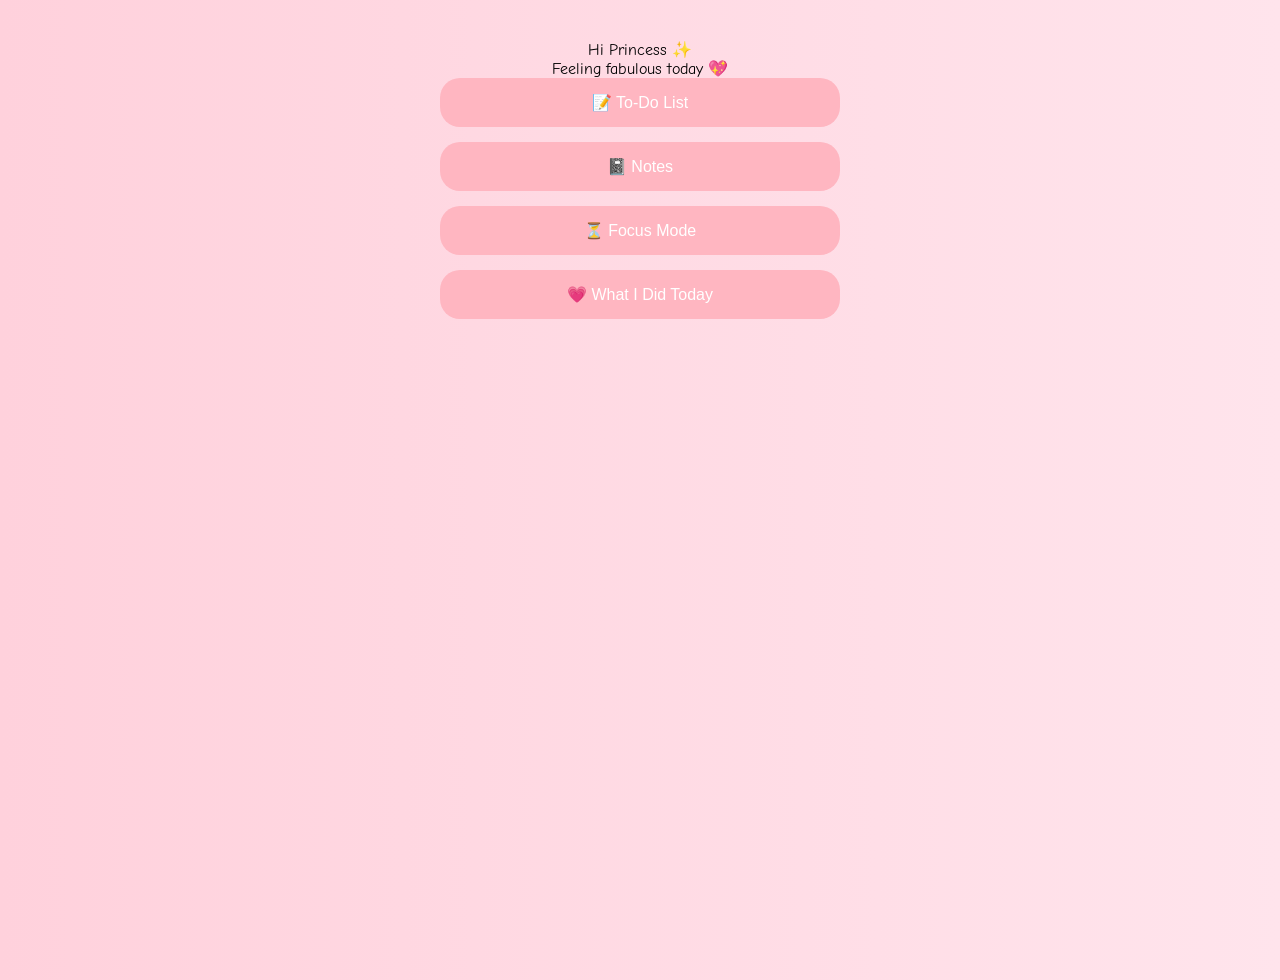
==== index.html @ d80a9d2b "Initial commit" ====
<!DOCTYPE html>
<html lang="en">
<head>
  <meta charset="UTF-8">
  <meta name="viewport" content="width=device-width, initial-scale=1.0">
  <title>Hi Princess ✨</title>
  <link rel="stylesheet" href="style.css">
  <link href="https://fonts.googleapis.com/css2?family=Comic+Neue&family=Poppins&display=swap" rel="stylesheet">
</head>
<body>
  <div class="greeting" id="welcomeText">Hi Princess ✨</div>
  <div class="aesthetic" id="aestheticText">Feeling fabulous today 💖</div>

  <div class="section-buttons">
    <button onclick="goTo('sections/todo.html')">📝 To-Do List</button>
    <button onclick="goTo('sections/notes.html')">📓 Notes</button>
    <button onclick="goTo('sections/focus.html')">⏳ Focus Mode</button>
    <button onclick="goTo('sections/today.html')">💗 What I Did Today</button>
  </div>

  <script>
    function goTo(page) {
      window.location.href = page;
    }
  </script>
</body>
</html>
---- style.css ----
/* ========== GENERAL PAGE SETUP ========== */
body {
  font-family: 'Comic Neue', cursive;
  background: linear-gradient(to right, #ffd1dc, #ffe4ec);
  margin: 0;
  padding: 40px 20px;
  display: flex;
  flex-direction: column;
  align-items: center;
  justify-content: flex-start;
  min-height: 100vh;
}

/* ========== COMMON ELEMENTS ========== */
.section-buttons {
  display: flex;
  flex-direction: column;
  gap: 15px;
  width: 100%;
  max-width: 400px;
}

.section-buttons button {
  padding: 15px;
  font-size: 1rem;
  border: none;
  border-radius: 20px;
  background-color: #ffb6c1;
  color: white;
  cursor: pointer;
  transition: background 0.3s ease;
}

.section-buttons button:hover {
  background-color: #ff69b4;
}

/* ========== TO-DO PAGE ========== */
body.todo-page {
  padding-top: 50px;
}

.app-container {
  background-color: rgba(255, 255, 255, 0.7);
  backdrop-filter: blur(10px);
  border-radius: 20px;
  padding: 30px 20px;
  width: 90%;
  max-width: 400px;
  box-shadow: 0px 10px 30px rgba(0,0,0,0.1);
  text-align: center;
}

.app-container h1 {
  font-size: 2em;
  color: #ff6ec7;
  margin-bottom: 20px;
  font-family: 'Comic Sans MS', cursive;
}

.input-area {
  display: flex;
  gap: 10px;
  margin-bottom: 20px;
}

.input-area input {
  flex: 1;
  padding: 12px;
  border: 2px solid #ffc0cb;
  border-radius: 30px;
  outline: none;
  font-size: 16px;
  background-color: #fff0f5;
}

.input-area button {
  padding: 0 15px;
  font-size: 22px;
  background-color: #ffb6c1;
  border: none;
  border-radius: 50%;
  cursor: pointer;
  color: white;
  transition: background 0.3s ease;
}

.input-area button:hover {
  background-color: #ff6ec7;
}

ul#taskList {
  list-style: none;
  padding: 0;
}

ul#taskList li {
  background-color: #fff;
  padding: 10px 15px;
  border-radius: 20px;
  margin-bottom: 10px;
  display: flex;
  justify-content: space-between;
  align-items: center;
  font-size: 16px;
  box-shadow: 0 4px 10px rgba(0,0,0,0.05);
  transition: all 0.3s ease;
}

ul#taskList li.completed {
  text-decoration: line-through;
  background-color: #d9f9e3;
  color: #aaa;
}

ul#taskList li button {
  background: none;
  border: none;
  font-size: 18px;
  cursor: pointer;
  color: #ff6961;
}

/* ========== NOTES PAGE ========== */
body.notes-page {
  padding: 40px 5%;
}

.notes-heading {
  font-size: 2em;
  color: #ff6ec7;
  margin-bottom: 20px;
  text-align: left;
}

#notesArea {
  width: 100%;
  height: 450px;
  padding: 20px;
  font-size: 16px;
  border: 2px solid #ffc0cb;
  border-radius: 20px;
  background-color: #fff0f5;
  resize: vertical;
  font-family: 'Comic Neue', cursive;
  color: #333;
  box-shadow: 0 8px 25px rgba(0, 0, 0, 0.05);
  margin-bottom: 30px;
}

.button-area {
  display: flex;
  justify-content: flex-start;
  gap: 15px;
}

.button-area button {
  padding: 12px 20px;
  font-size: 1rem;
  border: none;
  border-radius: 20px;
  background-color: #ffb6c1;
  color: white;
  cursor: pointer;
  transition: background 0.3s ease;
}

.button-area button:hover {
  background-color: #ff69b4;
}

/* ========== FOCUS PAGE STYLING ========== */
body.focus-page {
  padding: 40px 5%;
}

.focus-heading {
  font-size: 2em;
  color: #ff6ec7;
  margin-bottom: 30px;
  text-align: left;
}

.focus-row {
  display: flex;
  justify-content: space-between;
  gap: 30px;
  margin-bottom: 30px;
  width: 100%;
}

.focus-box {
  background-color: #fff0f5;
  border: 2px solid #ffc0cb;
  border-radius: 20px;
  padding: 25px;
  box-shadow: 0 6px 20px rgba(0,0,0,0.05);
  box-sizing: border-box;
  height: 330px;
  flex: 1 1 45%;
  min-width: 300px;
}

.center-box {
  width: 100%;
  height: 330px;
}

.timer-display {
  font-size: 2.5em;
  color: #ff69b4;
  font-weight: bold;
  margin: 20px 0;
}

.timer-controls button,
#affirmation button {
  background-color: #ffb6c1;
  color: white;
  border: none;
  border-radius: 20px;
  padding: 10px 20px;
  margin-right: 10px;
  cursor: pointer;
  transition: background 0.3s ease;
  font-size: 1rem;
}

.timer-controls button:hover,
#affirmation button:hover {
  background-color: #ff69b4;
}

#customTime {
  margin-top: 10px;
  padding: 8px 12px;
  border-radius: 10px;
  border: 1px solid #ffc0cb;
  width: 100%;
  max-width: 120px;
  font-size: 1rem;
  background-color: #fff0f5;
  color: #333;
  display: block;
}

#affirmationText {
  font-size: 1.1rem;
  margin: 15px 0;
  color: #333;
  font-style: italic;
}

audio {
  width: 100%;
  border-radius: 15px;
}
/* ====== TODAY PAGE ====== */
body {
  font-family: 'Comic Neue', cursive;
  background-color: #fff0f5;
  margin: 0;
  padding: 40px;
}

.page-title {
  text-align: center;
  font-size: 2.2rem;
  color: #ff69b4;
  margin-bottom: 30px;
}

.layout {
  display: flex;
  gap: 30px;
  justify-content: center;
  align-items: flex-start;
  flex-wrap: wrap;
}

.column {
  display: flex;
  flex-direction: column;
  gap: 20px;
}

.card {
  background: #ffeef5;
  border-radius: 20px;
  box-shadow: 0 4px 15px rgba(255, 192, 203, 0.5);
  padding: 1rem;
  width: 12cm;
  box-sizing: border-box;
}

.gratitude-box {
  height: 13.2cm;
}

.summary-box {
  width: calc(24cm + 30px); /* 2 columns + gap */
  height: 13cm;
  margin: 40px auto 0 auto;
}

.tracker-box,
.mood-box {
  height: 4cm;
}

textarea {
  width: 100%;
  height: 100%;
  padding: 10px;
  border: none;
  font-size: 1rem;
  resize: none;
  font-family: inherit;
  background: transparent;
  outline: none;
}

.tracker-control {
  display: flex;
  align-items: center;
  justify-content: center;
  gap: 10px;
  margin-top: 20px;
  font-size: 1.2rem;
}

.tracker-control button {
  background: #ffc0cb;
  border: none;
  border-radius: 10px;
  padding: 5px 15px;
  cursor: pointer;
  font-size: 1rem;
}

.mood-options {
  margin-top: 10px;
  display: flex;
  flex-wrap: wrap;
  gap: 10px;
}

.mood-options button {
  font-size: 24px;
  padding: 8px;
  background: #ffeef5;
  border: none;
  border-radius: 12px;
  cursor: pointer;
  transition: transform 0.2s ease;
}

.mood-options button:hover {
  transform: scale(1.1);
}

.button-row {
  margin-top: 40px;
  text-align: center;
  display: flex;
  justify-content: center;
  gap: 20px;
}

.button-row button {
  background-color: #ff99c8;
  color: white;
  border: none;
  padding: 12px 24px;
  font-size: 1rem;
  border-radius: 25px;
  cursor: pointer;
  transition: background 0.3s ease;
}

.button-row button:hover {
  background-color: #ff69b4;
}
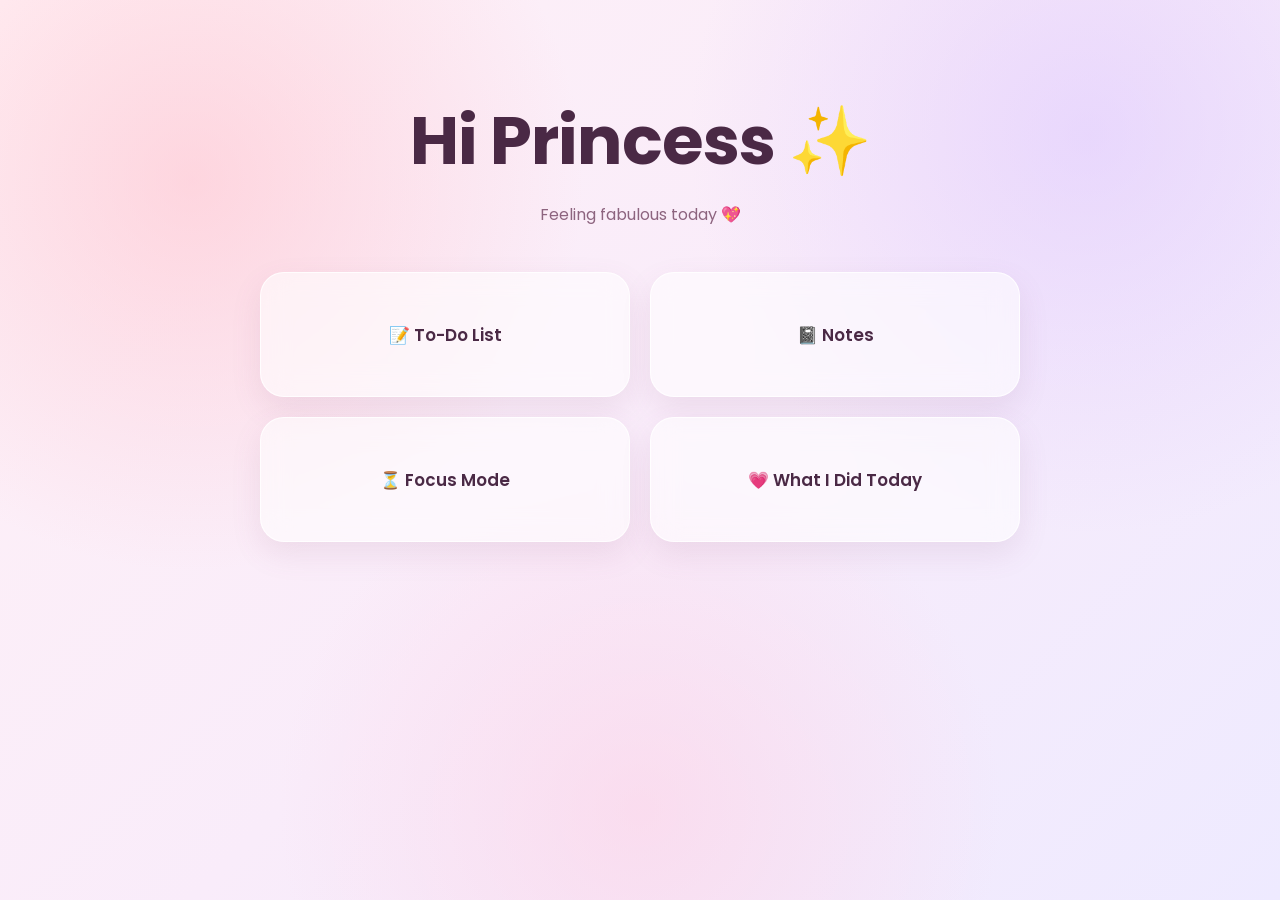
==== commit b1d8bd1c: "updated styling and page designs" ====
--- a/index.html
+++ b/index.html
@@ -7,15 +7,15 @@
   <link rel="stylesheet" href="style.css">
   <link href="https://fonts.googleapis.com/css2?family=Comic+Neue&family=Poppins&display=swap" rel="stylesheet">
 </head>
-<body>
+
+<body class="home-page">
   <div class="greeting" id="welcomeText">Hi Princess ✨</div>
   <div class="aesthetic" id="aestheticText">Feeling fabulous today 💖</div>
-
   <div class="section-buttons">
-    <button onclick="goTo('sections/todo.html')">📝 To-Do List</button>
-    <button onclick="goTo('sections/notes.html')">📓 Notes</button>
-    <button onclick="goTo('sections/focus.html')">⏳ Focus Mode</button>
-    <button onclick="goTo('sections/today.html')">💗 What I Did Today</button>
+    <button onclick="goTo('Sections/todo.html')">📝 To-Do List</button>
+    <button onclick="goTo('Sections/notes.html')">📓 Notes</button>
+    <button onclick="goTo('Sections/focus.html')">⏳ Focus Mode</button>
+    <button onclick="goTo('Sections/today.html')">💗 What I Did Today</button>
   </div>
 
   <script>
@@ -23,5 +23,7 @@
       window.location.href = page;
     }
   </script>
+
 </body>
-</html>
+
+</html>
--- a/style.css
+++ b/style.css
@@ -1,7 +1,7 @@
 /* ========== GENERAL PAGE SETUP ========== */
 body {
-  font-family: 'Comic Neue', cursive;
-  background: linear-gradient(to right, #ffd1dc, #ffe4ec);
+  font-family: 'Poppins', sans-serif;
+  background: linear-gradient(135deg, #ffd6e5, #f8dff5, #e8ddff);
   margin: 0;
   padding: 40px 20px;
   display: flex;
@@ -9,376 +9,1797 @@
   align-items: center;
   justify-content: flex-start;
   min-height: 100vh;
-}
-
-/* ========== COMMON ELEMENTS ========== */
-.section-buttons {
-  display: flex;
-  flex-direction: column;
-  gap: 15px;
+  box-sizing: border-box;
+}
+
+/* ========== HOMEPAGE ========== */
+.home-page {
+  position: relative;
+  overflow-x: hidden;
+  padding-top: 90px;
+  background:
+    radial-gradient(circle at 15% 20%, rgba(255, 182, 193, 0.45), transparent 30%),
+    radial-gradient(circle at 85% 15%, rgba(214, 190, 255, 0.45), transparent 30%),
+    radial-gradient(circle at 50% 90%, rgba(255, 205, 225, 0.5), transparent 35%),
+    linear-gradient(135deg, #fff1f6, #f9ecfa, #eeeaff);
+}
+
+/* ========== HOMEPAGE GREETING ========== */
+.home-page .greeting {
+  font-family: 'Poppins', sans-serif;
+  font-size: clamp(2.4rem, 6vw, 4.2rem);
+  font-weight: 700;
+  color: #4a2945;
+  text-align: center;
+  margin-bottom: 10px;
+  letter-spacing: -1px;
+  animation: fadeUp 0.7s ease;
+}
+
+.home-page .aesthetic {
+  font-family: 'Poppins', sans-serif;
+  font-size: 1rem;
+  color: #8d647f;
+  text-align: center;
+  margin-bottom: 45px;
+  animation: fadeUp 0.9s ease;
+}
+
+/* ========== HOMEPAGE SECTION BUTTONS ========== */
+.home-page .section-buttons {
+  display: grid;
+  grid-template-columns: repeat(2, minmax(260px, 1fr));
+  gap: 20px;
   width: 100%;
-  max-width: 400px;
-}
-
-.section-buttons button {
-  padding: 15px;
-  font-size: 1rem;
-  border: none;
-  border-radius: 20px;
-  background-color: #ffb6c1;
-  color: white;
+  max-width: 760px;
+  animation: fadeUp 1s ease;
+}
+
+.home-page .section-buttons button {
+  position: relative;
+  min-height: 125px;
+  padding: 25px;
+  border: 1px solid rgba(255, 255, 255, 0.8);
+  border-radius: 24px;
+  background: rgba(255, 255, 255, 0.58);
+  backdrop-filter: blur(14px);
+  -webkit-backdrop-filter: blur(14px);
+  box-shadow: 0 12px 30px rgba(145, 92, 130, 0.12);
+  color: #4a2945;
+  font-family: 'Poppins', sans-serif;
+  font-size: 1.05rem;
+  font-weight: 600;
   cursor: pointer;
-  transition: background 0.3s ease;
-}
-
-.section-buttons button:hover {
-  background-color: #ff69b4;
+  transition: all 0.3s ease;
+}
+
+.home-page .section-buttons button:hover {
+  transform: translateY(-6px);
+  background: rgba(255, 255, 255, 0.8);
+  box-shadow: 0 18px 35px rgba(145, 92, 130, 0.2);
+}
+
+.home-page .section-buttons button:active {
+  transform: translateY(-2px);
+}
+
+/* ========== HOMEPAGE ANIMATION ========== */
+@keyframes fadeUp {
+  from {
+    opacity: 0;
+    transform: translateY(15px);
+  }
+
+  to {
+    opacity: 1;
+    transform: translateY(0);
+  }
+}
+
+/* ========== HOMEPAGE MOBILE ========== */
+@media (max-width: 650px) {
+  .home-page {
+    padding-top: 60px;
+  }
+
+  .home-page .greeting {
+    font-size: 2.3rem;
+  }
+
+  .home-page .aesthetic {
+    margin-bottom: 30px;
+  }
+
+  .home-page .section-buttons {
+    grid-template-columns: 1fr;
+    max-width: 420px;
+  }
+
+  .home-page .section-buttons button {
+    min-height: 100px;
+  }
 }
 
 /* ========== TO-DO PAGE ========== */
 body.todo-page {
-  padding-top: 50px;
-}
-
-.app-container {
-  background-color: rgba(255, 255, 255, 0.7);
-  backdrop-filter: blur(10px);
-  border-radius: 20px;
-  padding: 30px 20px;
+  padding-top: 70px;
+  padding-bottom: 70px;
+}
+
+/* ========== MAIN TASK CARD ========== */
+.todo-page .app-container {
+  position: relative;
   width: 90%;
-  max-width: 400px;
-  box-shadow: 0px 10px 30px rgba(0,0,0,0.1);
+  max-width: 650px;
+  padding: 42px 38px;
+  box-sizing: border-box;
+
+  background: rgba(255, 255, 255, 0.62);
+  backdrop-filter: blur(18px);
+  -webkit-backdrop-filter: blur(18px);
+
+  border: 1px solid rgba(255, 255, 255, 0.8);
+  border-radius: 30px;
+
+  box-shadow:
+    0 20px 50px rgba(145, 92, 130, 0.14),
+    0 5px 15px rgba(145, 92, 130, 0.08);
+
   text-align: center;
-}
-
-.app-container h1 {
-  font-size: 2em;
-  color: #ff6ec7;
-  margin-bottom: 20px;
-  font-family: 'Comic Sans MS', cursive;
-}
-
-.input-area {
-  display: flex;
-  gap: 10px;
-  margin-bottom: 20px;
-}
-
-.input-area input {
+  animation: todoFadeUp 0.7s ease;
+}
+
+/* ========== DECORATIVE DETAILS ========== */
+.todo-page .app-container::before {
+  content: "✦";
+  position: absolute;
+  top: 22px;
+  left: 28px;
+  font-size: 22px;
+  color: #d99ac5;
+  animation: floatStar 3s ease-in-out infinite;
+}
+
+.todo-page .app-container::after {
+  content: "♡";
+  position: absolute;
+  top: 25px;
+  right: 30px;
+  font-size: 24px;
+  color: #e5a6c7;
+  animation: floatStar 3.5s ease-in-out infinite;
+}
+
+/* ========== HEADING ========== */
+.todo-page .app-container h1 {
+  margin: 5px 0 8px;
+
+  font-family: 'Poppins', sans-serif;
+  font-size: clamp(2rem, 5vw, 3rem);
+  font-weight: 700;
+  letter-spacing: -1px;
+
+  color: #4a2945;
+}
+
+/* ========== SMALL SUBTITLE ========== */
+.todo-page .app-container h1::after {
+  content: " ✨";
+  font-size: 0.65em;
+  color: #d99ac5;
+}
+
+/* ========== INPUT AREA ========== */
+.todo-page .input-area {
+  display: flex;
+  gap: 12px;
+  margin: 28px 0 25px;
+  width: 100%;
+}
+
+/* INPUT */
+.todo-page .input-area input {
   flex: 1;
-  padding: 12px;
-  border: 2px solid #ffc0cb;
-  border-radius: 30px;
+  min-width: 0;
+
+  padding: 15px 20px;
+
+  border: 1.5px solid rgba(217, 154, 197, 0.5);
+  border-radius: 18px;
+
   outline: none;
-  font-size: 16px;
-  background-color: #fff0f5;
-}
-
-.input-area button {
-  padding: 0 15px;
-  font-size: 22px;
-  background-color: #ffb6c1;
+
+  background: rgba(255, 255, 255, 0.75);
+  color: #4a2945;
+
+  font-family: 'Poppins', sans-serif;
+  font-size: 14px;
+
+  box-sizing: border-box;
+
+  transition: all 0.25s ease;
+}
+
+.todo-page .input-area input::placeholder {
+  color: #aa879f;
+}
+
+.todo-page .input-area input:focus {
+  border-color: #d99ac5;
+  background: rgba(255, 255, 255, 0.95);
+
+  box-shadow: 0 0 0 4px rgba(217, 154, 197, 0.12);
+}
+
+/* PLUS BUTTON */
+.todo-page .input-area button {
+  width: 52px;
+  height: 52px;
+  flex-shrink: 0;
+
+  padding: 0;
+
   border: none;
-  border-radius: 50%;
+  border-radius: 17px;
+
+  background: linear-gradient(135deg, #e7a9c8, #c99bdc);
+
+  color: white;
+
+  font-size: 25px;
+  font-weight: 500;
+
   cursor: pointer;
-  color: white;
-  transition: background 0.3s ease;
-}
-
-.input-area button:hover {
-  background-color: #ff6ec7;
-}
-
-ul#taskList {
+
+  box-shadow: 0 8px 18px rgba(201, 155, 220, 0.25);
+
+  transition: all 0.25s ease;
+}
+
+.todo-page .input-area button:hover {
+  transform: translateY(-3px) rotate(4deg);
+  box-shadow: 0 12px 24px rgba(201, 155, 220, 0.35);
+}
+
+.todo-page .input-area button:active {
+  transform: translateY(0) scale(0.95);
+}
+
+/* ========== TASK LIST ========== */
+.todo-page ul#taskList {
   list-style: none;
   padding: 0;
-}
-
-ul#taskList li {
-  background-color: #fff;
-  padding: 10px 15px;
-  border-radius: 20px;
-  margin-bottom: 10px;
+  margin: 0;
+
+  display: flex;
+  flex-direction: column;
+  gap: 12px;
+
+  text-align: left;
+}
+
+/* INDIVIDUAL TASK */
+.todo-page ul#taskList li {
+  min-height: 55px;
+  box-sizing: border-box;
+
+  margin: 0;
+  padding: 12px 15px 12px 18px;
+
   display: flex;
   justify-content: space-between;
   align-items: center;
-  font-size: 16px;
-  box-shadow: 0 4px 10px rgba(0,0,0,0.05);
-  transition: all 0.3s ease;
-}
-
-ul#taskList li.completed {
+  gap: 12px;
+
+  background: rgba(255, 255, 255, 0.72);
+
+  border: 1px solid rgba(255, 255, 255, 0.8);
+  border-radius: 18px;
+
+  color: #594052;
+
+  font-family: 'Poppins', sans-serif;
+  font-size: 14px;
+
+  box-shadow: 0 6px 18px rgba(145, 92, 130, 0.08);
+
+  transition: all 0.25s ease;
+}
+
+.todo-page ul#taskList li:hover {
+  transform: translateX(4px);
+
+  background: rgba(255, 255, 255, 0.9);
+
+  box-shadow: 0 9px 22px rgba(145, 92, 130, 0.13);
+}
+
+/* ========== TASK BUTTONS ========== */
+.todo-page ul#taskList li button {
+  border: none;
+  background: transparent;
+
+  font-size: 18px;
+
+  cursor: pointer;
+
+  padding: 5px;
+
+  transition: all 0.2s ease;
+}
+
+.todo-page ul#taskList li button:hover {
+  transform: scale(1.2);
+}
+
+/* ========== COMPLETED TASK ========== */
+
+.todo-page ul#taskList li.completed {
   text-decoration: line-through;
-  background-color: #d9f9e3;
-  color: #aaa;
-}
-
-ul#taskList li button {
-  background: none;
-  border: none;
-  font-size: 18px;
-  cursor: pointer;
-  color: #ff6961;
+
+  background: rgba(221, 247, 232, 0.72);
+
+  color: #9baba2;
+
+  opacity: 0.85;
+}
+
+/* ========== ANIMATIONS ========== */
+@keyframes todoFadeUp {
+  from {
+    opacity: 0;
+    transform: translateY(20px);
+  }
+
+  to {
+    opacity: 1;
+    transform: translateY(0);
+  }
+}
+
+@keyframes floatStar {
+  0%, 100% {
+    transform: translateY(0);
+  }
+
+  50% {
+    transform: translateY(-5px);
+  }
+}
+
+/* ========== MOBILE ========== */
+@media (max-width: 650px) {
+  body.todo-page {
+    padding-top: 45px;
+  }
+
+  .todo-page .app-container {
+    width: 94%;
+    padding: 35px 20px;
+    border-radius: 25px;
+  }
+
+  .todo-page .app-container h1 {
+    font-size: 2rem;
+  }
+
+  .todo-page .input-area {
+    gap: 8px;
+  }
+
+  .todo-page .input-area input {
+    padding: 14px 15px;
+  }
+
+  .todo-page .input-area button {
+    width: 48px;
+    height: 48px;
+  }
 }
 
 /* ========== NOTES PAGE ========== */
 body.notes-page {
-  padding: 40px 5%;
-}
-
-.notes-heading {
-  font-size: 2em;
-  color: #ff6ec7;
-  margin-bottom: 20px;
+  padding-top: 55px;
+  padding-bottom: 60px;
+}
+
+.notes-page .notes-heading {
+  margin: 0 0 25px;
+  font-family: 'Poppins', sans-serif;
+  font-size: clamp(2rem, 5vw, 3rem);
+  font-weight: 700;
+  color: #4a2945;
+  letter-spacing: -1px;
+}
+
+/* ========== NOTES EDITOR ========== */
+.notes-page .notes-editor {
+  width: 92%;
+  max-width: 900px;
+  background: rgba(255, 255, 255, 0.62);
+  backdrop-filter: blur(18px);
+  -webkit-backdrop-filter: blur(18px);
+  border: 1px solid rgba(255, 255, 255, 0.8);
+  border-radius: 28px;
+  padding: 18px;
+  box-sizing: border-box;
+  box-shadow:
+    0 20px 50px rgba(145, 92, 130, 0.14),
+    0 5px 15px rgba(145, 92, 130, 0.08);
+}
+
+/* ========== NOTES TOOLBAR ========== */
+.notes-page .notes-toolbar {
+  display: flex;
+  flex-wrap: wrap;
+  align-items: center;
+  gap: 8px;
+  padding: 10px;
+  margin-bottom: 15px;
+  background: rgba(255, 255, 255, 0.55);
+  border-radius: 18px;
+}
+
+.notes-page .toolbar-group {
+  display: flex;
+  align-items: center;
+  gap: 4px;
+  padding: 3px;
+  background: rgba(255, 255, 255, 0.5);
+  border-radius: 12px;
+}
+
+.notes-page .toolbar-group button,
+.notes-page .toolbar-group select {
+  height: 34px;
+  border: none;
+  border-radius: 9px;
+  background: transparent;
+  color: #594052;
+  font-family: 'Poppins', sans-serif;
+  font-size: 12px;
+  cursor: pointer;
+  transition: all 0.2s ease;
+}
+
+.notes-page .toolbar-group button {
+  min-width: 34px;
+  padding: 5px 8px;
+}
+
+.notes-page .toolbar-group select {
+  padding: 0 8px;
+  outline: none;
+}
+
+.notes-page .toolbar-group button:hover,
+.notes-page .toolbar-group select:hover {
+  background: rgba(231, 169, 200, 0.25);
+  transform: translateY(-1px);
+}
+
+.notes-page .toolbar-group button:active {
+  transform: scale(0.94);
+}
+
+/* ========== COLOR PALETTE ========== */
+.notes-page .color-picker,
+.notes-page .emoji-picker {
+  position: relative;
+}
+
+.notes-page .color-palette,
+.notes-page .emoji-palette {
+  display: none;
+  position: absolute;
+  top: 42px;
+  left: 0;
+  z-index: 20;
+  padding: 10px;
+  background: rgba(255, 255, 255, 0.95);
+  border: 1px solid rgba(255, 255, 255, 0.9);
+  border-radius: 15px;
+  box-shadow: 0 12px 30px rgba(145, 92, 130, 0.18);
+}
+
+.notes-page .color-picker:hover .color-palette,
+.notes-page .emoji-picker:hover .emoji-palette {
+  display: grid;
+}
+
+.notes-page .color-palette {
+  grid-template-columns: repeat(4, 28px);
+  gap: 7px;
+}
+
+.notes-page .color-palette button {
+  width: 28px;
+  height: 28px;
+  min-width: 28px;
+  padding: 0;
+  border-radius: 50%;
+  border: 2px solid white;
+  box-shadow: 0 2px 6px rgba(0, 0, 0, 0.12);
+}
+
+.notes-page .color-palette button:hover {
+  transform: scale(1.15);
+}
+
+/* ========== EMOJI PALETTE ========== */
+.notes-page .emoji-palette {
+  grid-template-columns: repeat(5, 35px);
+  gap: 5px;
+}
+
+.notes-page .emoji-palette button {
+  min-width: 35px;
+  font-size: 18px;
+  padding: 4px;
+}
+
+/* ========== WRITING AREA ========== */
+.notes-page #notesArea {
+  width: 100%;
+  min-height: 500px;
+  padding: 28px;
+  box-sizing: border-box;
+  background: rgba(255, 255, 255, 0.82);
+  border: 1px solid rgba(217, 154, 197, 0.25);
+  border-radius: 20px;
+  outline: none;
+  color: #4a2945;
+  font-family: 'Poppins', sans-serif;
+  font-size: 16px;
+  line-height: 1.8;
   text-align: left;
-}
-
-#notesArea {
+  overflow-y: auto;
+}
+
+.notes-page #notesArea:focus {
+  border-color: rgba(217, 154, 197, 0.55);
+  box-shadow: 0 0 0 4px rgba(217, 154, 197, 0.08);
+}
+
+.notes-page #notesArea:empty::before {
+  content: attr(data-placeholder);
+  color: #b79bab;
+  pointer-events: none;
+}
+
+/* ========== HEADINGS INSIDE NOTES ========== */
+.notes-page #notesArea h1 {
+  font-size: 2rem;
+  color: #4a2945;
+}
+
+.notes-page #notesArea h2 {
+  font-size: 1.6rem;
+  color: #594052;
+}
+
+.notes-page #notesArea h3 {
+  font-size: 1.3rem;
+  color: #6d5065;
+}
+
+.notes-page #notesArea h4 {
+  font-size: 1.1rem;
+  color: #805f77;
+}
+
+/* ========== NOTE LISTS ========== */
+.notes-page #notesArea ul,
+.notes-page #notesArea ol {
+  padding-left: 28px;
+}
+
+/* ========== SAVE / CLEAR BUTTONS ========== */
+.notes-page .button-area {
+  display: flex;
+  justify-content: center;
+  gap: 12px;
+  margin-top: 18px;
+}
+
+.notes-page .button-area button {
+  padding: 11px 22px;
+  border: none;
+  border-radius: 14px;
+  background: rgba(231, 169, 200, 0.65);
+  color: #4a2945;
+  font-family: 'Poppins', sans-serif;
+  font-weight: 600;
+  cursor: pointer;
+  transition: all 0.25s ease;
+}
+
+.notes-page .button-area button:hover {
+  transform: translateY(-2px);
+  background: rgba(231, 169, 200, 0.9);
+  box-shadow: 0 8px 18px rgba(145, 92, 130, 0.15);
+}
+
+/* ========== NOTES MOBILE ========== */
+@media (max-width: 650px) {
+  body.notes-page {
+    padding-top: 35px;
+  }
+
+  .notes-page .notes-editor {
+    width: 96%;
+    padding: 12px;
+    border-radius: 22px;
+  }
+
+  .notes-page .notes-toolbar {
+    gap: 5px;
+  }
+
+  .notes-page #notesArea {
+    min-height: 450px;
+    padding: 20px;
+  }
+
+}
+  
+/* ========== FOCUS PAGE ========== */
+
+body.focus-page {
+  padding: 55px 20px 70px;
+  box-sizing: border-box;
+}
+
+
+/* ========== HEADING ========== */
+
+.focus-page .focus-heading {
+  margin: 0 0 8px;
+  font-family: 'Poppins', sans-serif;
+  font-size: clamp(2.4rem, 5vw, 3.4rem);
+  font-weight: 600;
+  color: #4a2945;
+  text-align: center;
+  letter-spacing: -1.5px;
+  animation: focusFadeUp 0.6s ease;
+}
+
+.focus-page .focus-subtitle {
+  margin: 0 0 35px;
+  color: #8d647f;
+  font-family: 'Poppins', sans-serif;
+  font-size: 0.95rem;
+  text-align: center;
+  animation: focusFadeUp 0.8s ease;
+}
+
+
+/* ========== MAIN CARDS ========== */
+
+.focus-page .focus-row {
+  display: grid;
+  grid-template-columns: repeat(2, minmax(0, 1fr));
+  gap: 22px;
   width: 100%;
-  height: 450px;
-  padding: 20px;
-  font-size: 16px;
-  border: 2px solid #ffc0cb;
-  border-radius: 20px;
-  background-color: #fff0f5;
-  resize: vertical;
-  font-family: 'Comic Neue', cursive;
-  color: #333;
-  box-shadow: 0 8px 25px rgba(0, 0, 0, 0.05);
-  margin-bottom: 30px;
-}
-
-.button-area {
-  display: flex;
-  justify-content: flex-start;
-  gap: 15px;
-}
-
-.button-area button {
-  padding: 12px 20px;
-  font-size: 1rem;
-  border: none;
-  border-radius: 20px;
-  background-color: #ffb6c1;
-  color: white;
-  cursor: pointer;
-  transition: background 0.3s ease;
-}
-
-.button-area button:hover {
-  background-color: #ff69b4;
-}
-
-/* ========== FOCUS PAGE STYLING ========== */
-body.focus-page {
-  padding: 40px 5%;
-}
-
-.focus-heading {
-  font-size: 2em;
-  color: #ff6ec7;
-  margin-bottom: 30px;
-  text-align: left;
-}
-
-.focus-row {
-  display: flex;
-  justify-content: space-between;
-  gap: 30px;
-  margin-bottom: 30px;
-  width: 100%;
-}
-
-.focus-box {
-  background-color: #fff0f5;
-  border: 2px solid #ffc0cb;
-  border-radius: 20px;
-  padding: 25px;
-  box-shadow: 0 6px 20px rgba(0,0,0,0.05);
+  max-width: 900px;
+  margin: 0 auto 22px;
+  animation: focusFadeUp 0.9s ease;
+}
+
+.focus-page .focus-box {
+  position: relative;
   box-sizing: border-box;
-  height: 330px;
-  flex: 1 1 45%;
-  min-width: 300px;
-}
-
-.center-box {
-  width: 100%;
-  height: 330px;
-}
-
-.timer-display {
-  font-size: 2.5em;
-  color: #ff69b4;
-  font-weight: bold;
-  margin: 20px 0;
-}
-
-.timer-controls button,
-#affirmation button {
-  background-color: #ffb6c1;
-  color: white;
-  border: none;
-  border-radius: 20px;
-  padding: 10px 20px;
-  margin-right: 10px;
-  cursor: pointer;
-  transition: background 0.3s ease;
-  font-size: 1rem;
-}
-
-.timer-controls button:hover,
-#affirmation button:hover {
-  background-color: #ff69b4;
-}
-
-#customTime {
-  margin-top: 10px;
-  padding: 8px 12px;
-  border-radius: 10px;
-  border: 1px solid #ffc0cb;
-  width: 100%;
-  max-width: 120px;
-  font-size: 1rem;
-  background-color: #fff0f5;
-  color: #333;
+  padding: 32px;
+  background: rgba(255, 255, 255, 0.62);
+  backdrop-filter: blur(18px);
+  -webkit-backdrop-filter: blur(18px);
+  border: 1px solid rgba(255, 255, 255, 0.8);
+  border-radius: 28px;
+  box-shadow:
+    0 20px 50px rgba(145, 92, 130, 0.14),
+    0 5px 15px rgba(145, 92, 130, 0.08);
+  transition: all 0.3s ease;
+}
+
+.focus-page .focus-box:hover {
+  transform: translateY(-4px);
+  box-shadow:
+    0 25px 55px rgba(145, 92, 130, 0.18),
+    0 8px 20px rgba(145, 92, 130, 0.1);
+}
+
+
+/* ========== CARD CONTENT ========== */
+
+.focus-page .box-icon {
+  font-size: 2rem;
+  margin-bottom: 10px;
+}
+
+.focus-page .focus-box h2 {
+  margin: 0;
+  font-family: 'Poppins', sans-serif;
+  font-size: 1.4rem;
+  color: #4a2945;
+}
+
+.focus-page .box-subtitle {
+  margin: 6px 0 25px;
+  color: #9a788f;
+  font-family: 'Poppins', sans-serif;
+  font-size: 0.85rem;
+}
+
+
+/* ========== POMODORO ========== */
+
+.focus-page .pomodoro-box {
+  text-align: center;
+}
+
+.focus-page .pomodoro-box label {
   display: block;
-}
-
-#affirmationText {
-  font-size: 1.1rem;
-  margin: 15px 0;
-  color: #333;
-  font-style: italic;
-}
-
-audio {
-  width: 100%;
-  border-radius: 15px;
-}
-/* ====== TODAY PAGE ====== */
-body {
-  font-family: 'Comic Neue', cursive;
-  background-color: #fff0f5;
-  margin: 0;
-  padding: 40px;
-}
-
-.page-title {
+  margin-bottom: 8px;
+  color: #805f77;
+  font-family: 'Poppins', sans-serif;
+  font-size: 0.85rem;
+}
+
+.focus-page .time-input {
+  display: flex;
+  justify-content: center;
+  align-items: center;
+  gap: 7px;
+}
+
+.focus-page #customTime {
+  width: 75px;
+  padding: 10px 12px;
+  box-sizing: border-box;
+  border: 1px solid rgba(217, 154, 197, 0.5);
+  border-radius: 12px;
+  outline: none;
+  background: rgba(255, 255, 255, 0.8);
+  color: #4a2945;
+  font-family: 'Poppins', sans-serif;
+  font-size: 14px;
   text-align: center;
-  font-size: 2.2rem;
-  color: #ff69b4;
-  margin-bottom: 30px;
-}
-
-.layout {
-  display: flex;
-  gap: 30px;
-  justify-content: center;
-  align-items: flex-start;
-  flex-wrap: wrap;
-}
-
-.column {
-  display: flex;
-  flex-direction: column;
-  gap: 20px;
-}
-
-.card {
-  background: #ffeef5;
-  border-radius: 20px;
-  box-shadow: 0 4px 15px rgba(255, 192, 203, 0.5);
-  padding: 1rem;
-  width: 12cm;
-  box-sizing: border-box;
-}
-
-.gratitude-box {
-  height: 13.2cm;
-}
-
-.summary-box {
-  width: calc(24cm + 30px); /* 2 columns + gap */
-  height: 13cm;
-  margin: 40px auto 0 auto;
-}
-
-.tracker-box,
-.mood-box {
-  height: 4cm;
-}
-
-textarea {
+}
+
+.focus-page #customTime:focus {
+  border-color: #d99ac5;
+  box-shadow: 0 0 0 4px rgba(217, 154, 197, 0.1);
+}
+
+.focus-page .time-input span {
+  color: #9a788f;
+  font-size: 0.85rem;
+}
+
+
+/* ========== TIMER PROGRESS RING ========== */
+
+.focus-page .timer-ring {
+  position: relative;
+  width: 270px;
+  height: 270px;
+  margin: 20px auto;
+}
+
+.focus-page .timer-ring svg {
   width: 100%;
   height: 100%;
-  padding: 10px;
+  transform: rotate(-90deg);
+  overflow: visible;
+}
+
+.focus-page .timer-ring circle {
+  fill: none;
+  stroke-width: 8;
+}
+
+.focus-page .timer-ring-bg {
+  stroke: rgba(217, 154, 197, 0.18);
+}
+
+.focus-page .timer-ring-progress {
+  stroke: #d99ac5;
+  stroke-linecap: round;
+  stroke-dasharray: 728.85;
+  stroke-dashoffset: 0;
+  transition: stroke-dashoffset 0.5s linear;
+}
+
+.focus-page .timer-ring .timer-display {
+  position: absolute;
+  inset: 0;
+  display: flex;
+  align-items: center;
+  justify-content: center;
+  margin: 0;
+}
+
+
+/* ========== TIMER DISPLAY ========== */
+
+.focus-page .timer-display {
+  font-family: 'Poppins', sans-serif;
+  font-size: clamp(3rem, 8vw, 4.5rem);
+  font-weight: 700;
+  letter-spacing: 2px;
+  color: #c678a5;
+}
+
+
+/* ========== TIMER BUTTONS ========== */
+
+.focus-page .timer-controls {
+  display: flex;
+  justify-content: center;
+  flex-wrap: wrap;
+  gap: 8px;
+}
+
+.focus-page .timer-controls button {
+  padding: 10px 16px;
   border: none;
+  border-radius: 13px;
+  background: rgba(231, 169, 200, 0.7);
+  color: #4a2945;
+  font-family: 'Poppins', sans-serif;
+  font-size: 0.8rem;
+  font-weight: 600;
+  cursor: pointer;
+  transition: all 0.25s ease;
+}
+
+.focus-page .timer-controls button:hover {
+  transform: translateY(-2px);
+  background: rgba(231, 169, 200, 0.95);
+  box-shadow: 0 7px 15px rgba(145, 92, 130, 0.15);
+}
+
+.focus-page .timer-controls button:active {
+  transform: scale(0.95);
+}
+
+
+/* ========== MUSIC CARD ========== */
+
+.focus-page .music-box {
+  text-align: center;
+}
+
+
+/* ========== MUSIC PLAYER AREA ========== */
+
+.focus-page .music-player {
+  display: flex;
+  flex-direction: column;
+  align-items: center;
+  justify-content: center;
+  margin: 18px 0 20px;
+  padding: 22px 15px;
+  border-radius: 22px;
+  background: rgba(248, 223, 245, 0.55);
+}
+
+
+/* ========== VINYL DISC ========== */
+
+.focus-page .vinyl {
+  width: 125px;
+  height: 125px;
+  border-radius: 50%;
+  display: flex;
+  align-items: center;
+  justify-content: center;
+
+  background:
+    repeating-radial-gradient(
+      circle,
+      #8d647f 0,
+      #8d647f 3px,
+      #745268 4px,
+      #745268 7px
+    );
+
+  box-shadow:
+    0 10px 25px rgba(145, 92, 130, 0.2),
+    inset 0 0 0 3px rgba(255, 255, 255, 0.15);
+
+  animation: vinylSpin 8s linear infinite;
+}
+
+.focus-page .vinyl-center {
+  width: 43px;
+  height: 43px;
+  border-radius: 50%;
+  display: flex;
+  align-items: center;
+  justify-content: center;
+  background: #e7a9c8;
+  font-size: 20px;
+  box-shadow:
+    0 0 0 5px rgba(255, 255, 255, 0.25);
+}
+
+
+/* ========== NOW PLAYING ========== */
+
+.focus-page .now-playing {
+  display: flex;
+  flex-direction: column;
+  align-items: center;
+  margin-top: 18px;
+  text-align: center;
+}
+
+.focus-page .now-playing span {
+  color: #b98bad;
+  font-family: 'Poppins', sans-serif;
+  font-size: 0.65rem;
+  font-weight: 600;
+  letter-spacing: 1.5px;
+}
+
+.focus-page .now-playing strong {
+  margin-top: 4px;
+  color: #4a2945;
+  font-family: 'Poppins', sans-serif;
   font-size: 1rem;
-  resize: none;
-  font-family: inherit;
-  background: transparent;
-  outline: none;
-}
-
-.tracker-control {
+  font-weight: 600;
+}
+
+.focus-page .now-playing p {
+  margin: 3px 0 0;
+  color: #9a788f;
+  font-family: 'Poppins', sans-serif;
+  font-size: 0.75rem;
+}
+
+
+/* ========== MUSIC MESSAGE ========== */
+
+.focus-page .music-message {
   display: flex;
   align-items: center;
   justify-content: center;
   gap: 10px;
-  margin-top: 20px;
-  font-size: 1.2rem;
-}
-
-.tracker-control button {
-  background: #ffc0cb;
+  margin: 5px 0 18px;
+  color: #8d647f;
+  text-align: center;
+}
+
+.focus-page .music-message span {
+  font-size: 0.85rem;
+}
+
+.focus-page .music-message p {
+  margin: 0;
+  font-family: 'Poppins', sans-serif;
+  font-size: 0.75rem;
+}
+
+
+/* ========== AUDIO PLAYER ========== */
+
+.focus-page audio {
+  width: 100%;
+  height: 42px;
+  border-radius: 15px;
+}
+
+
+/* ========== AFFIRMATION ========== */
+
+.focus-page .center-box {
+  width: 100%;
+  max-width: 900px;
+  margin: 0 auto;
+  text-align: center;
+  animation: focusFadeUp 1.1s ease;
+}
+
+.focus-page #affirmationText {
+  margin: 20px auto;
+  max-width: 600px;
+  color: #594052;
+  font-family: 'Poppins', sans-serif;
+  font-size: 1.15rem;
+  font-style: italic;
+  line-height: 1.7;
+}
+
+.focus-page #affirmation button {
+  padding: 11px 22px;
   border: none;
-  border-radius: 10px;
-  padding: 5px 15px;
+  border-radius: 14px;
+  background: rgba(231, 169, 200, 0.7);
+  color: #4a2945;
+  font-family: 'Poppins', sans-serif;
+  font-weight: 600;
   cursor: pointer;
+  transition: all 0.25s ease;
+}
+
+.focus-page #affirmation button:hover {
+  transform: translateY(-2px);
+  background: rgba(231, 169, 200, 0.95);
+  box-shadow: 0 8px 18px rgba(145, 92, 130, 0.15);
+}
+
+
+/* ========== ANIMATIONS ========== */
+
+@keyframes focusFadeUp {
+  from {
+    opacity: 0;
+    transform: translateY(15px);
+  }
+
+  to {
+    opacity: 1;
+    transform: translateY(0);
+  }
+}
+
+@keyframes vinylSpin {
+  from {
+    transform: rotate(0deg);
+  }
+
+  to {
+    transform: rotate(360deg);
+  }
+}
+
+
+/* ========== MOBILE ========== */
+
+@media (max-width: 700px) {
+
+  body.focus-page {
+    padding-top: 40px;
+  }
+
+  .focus-page .focus-row {
+    grid-template-columns: 1fr;
+    max-width: 500px;
+  }
+
+  .focus-page .focus-box {
+    padding: 28px 22px;
+    border-radius: 24px;
+  }
+
+  .focus-page .timer-ring {
+    width: 230px;
+    height: 230px;
+  }
+
+  .focus-page .timer-ring .timer-display {
+    font-size: 3.5rem;
+  }
+
+  .focus-page .vinyl {
+    width: 110px;
+    height: 110px;
+  }
+
+  .focus-page .vinyl-center {
+    width: 38px;
+    height: 38px;
+  }
+
+}
+
+/* ========== TODAY PAGE ========== */
+
+body.today-page {
+  font-family: 'Poppins', sans-serif;
+
+  background:
+    radial-gradient(circle at 15% 20%, rgba(255, 182, 193, 0.45), transparent 30%),
+    radial-gradient(circle at 85% 15%, rgba(214, 190, 255, 0.45), transparent 30%),
+    radial-gradient(circle at 50% 90%, rgba(255, 205, 225, 0.5), transparent 35%),
+    linear-gradient(135deg, #fff1f6, #f9ecfa, #eeeaff);
+
+  margin: 0;
+
+  padding: 55px 20px 70px;
+
+  box-sizing: border-box;
+
+  min-height: 100vh;
+
+  position: relative;
+
+  overflow-x: hidden;
+}
+
+
+/* ========== PAGE TITLE ========== */
+
+.today-page .page-title {
+  margin: 0;
+
+  text-align: center;
+
+  font-family: 'Poppins', sans-serif;
+
+  font-size: clamp(2.3rem, 5vw, 3.4rem);
+
+  font-weight: 600;
+
+  color: #4a2945;
+
+  letter-spacing: -1.5px;
+
+  animation: todayFadeUp 0.7s ease;
+}
+
+
+/* ========== DATE ========== */
+
+.today-page .today-date {
+  margin: 8px 0 35px;
+
+  text-align: center;
+
+  color: #9a788f;
+
+  font-family: 'Poppins', sans-serif;
+
+  font-size: 0.85rem;
+
+  animation: todayFadeUp 0.8s ease;
+}
+
+
+/* ========== MAIN LAYOUT ========== */
+
+.today-page .layout {
+  display: grid;
+
+  grid-template-columns:
+    minmax(0, 1fr)
+    minmax(0, 1fr);
+
+  gap: 22px;
+
+  width: 100%;
+
+  max-width: 900px;
+
+  margin: 0 auto;
+
+  align-items: stretch;
+
+  animation: todayFadeUp 0.9s ease;
+}
+
+
+.today-page .column {
+  display: flex;
+
+  flex-direction: column;
+
+  gap: 22px;
+}
+
+
+/* ========== CARDS ========== */
+
+.today-page .card {
+  position: relative;
+
+  box-sizing: border-box;
+
+  padding: 28px;
+
+  background: rgba(255, 255, 255, 0.62);
+
+  backdrop-filter: blur(18px);
+
+  -webkit-backdrop-filter: blur(18px);
+
+  border: 1px solid rgba(255, 255, 255, 0.8);
+
+  border-radius: 28px;
+
+  box-shadow:
+    0 20px 50px rgba(145, 92, 130, 0.14),
+    0 5px 15px rgba(145, 92, 130, 0.08);
+
+  transition: all 0.3s ease;
+}
+
+
+.today-page .card:hover {
+  transform: translateY(-4px);
+
+  box-shadow:
+    0 25px 55px rgba(145, 92, 130, 0.18),
+    0 8px 20px rgba(145, 92, 130, 0.1);
+}
+
+
+/* ========== CARD HEADINGS ========== */
+
+.today-page .card h3 {
+  margin: 0 0 18px;
+
+  font-family: 'Poppins', sans-serif;
+
+  font-size: 1.05rem;
+
+  font-weight: 600;
+
+  color: #4a2945;
+}
+
+
+/* ========== GRATITUDE BOX ========== */
+
+.today-page .gratitude-box {
+  min-height: 100%;
+
+  display: flex;
+
+  flex-direction: column;
+}
+
+
+.today-page .gratitude-box h3 {
+  flex-shrink: 0;
+}
+
+
+/* ========== TEXTAREAS ========== */
+
+.today-page textarea {
+  width: 100%;
+
+  height: 100%;
+
+  box-sizing: border-box;
+
+  padding: 16px 18px;
+
+  border: 1.5px solid rgba(217, 154, 197, 0.35);
+
+  border-radius: 18px;
+
+  outline: none;
+
+  resize: none;
+
+  background: rgba(255, 255, 255, 0.55);
+
+  color: #594052;
+
+  font-family: 'Poppins', sans-serif;
+
+  font-size: 14px;
+
+  line-height: 1.7;
+
+  transition: all 0.25s ease;
+}
+
+
+.today-page textarea::placeholder {
+  color: #aa879f;
+}
+
+
+.today-page textarea:focus {
+  border-color: #d99ac5;
+
+  background: rgba(255, 255, 255, 0.8);
+
+  box-shadow:
+    0 0 0 4px rgba(217, 154, 197, 0.1);
+}
+
+
+/* ========== TRACKER CARDS ========== */
+
+.today-page .tracker-box,
+.today-page .mood-box {
+  min-height: 125px;
+}
+
+
+.today-page .tracker-box h3,
+.today-page .mood-box h3 {
+  text-align: center;
+}
+
+
+/* ========== TRACKER CONTROLS ========== */
+
+.today-page .tracker-control {
+  display: flex;
+
+  align-items: center;
+
+  justify-content: center;
+
+  gap: 14px;
+
+  margin-top: 18px;
+
+  color: #594052;
+
+  font-family: 'Poppins', sans-serif;
+
   font-size: 1rem;
 }
 
-.mood-options {
+
+.today-page .tracker-control span {
+  min-width: 90px;
+
+  text-align: center;
+
+  color: #c678a5;
+}
+
+
+.today-page .tracker-control strong {
+  font-size: 1.15rem;
+}
+
+
+/* ========== TRACKER BUTTONS ========== */
+
+.today-page .tracker-control button {
+  width: 38px;
+
+  height: 38px;
+
+  padding: 0;
+
+  border: none;
+
+  border-radius: 12px;
+
+  background: rgba(231, 169, 200, 0.7);
+
+  color: #4a2945;
+
+  font-size: 0.9rem;
+
+  cursor: pointer;
+
+  transition: all 0.25s ease;
+}
+
+
+.today-page .tracker-control button:hover {
+  transform: translateY(-2px);
+
+  background: rgba(231, 169, 200, 0.95);
+
+  box-shadow:
+    0 7px 15px rgba(145, 92, 130, 0.15);
+}
+
+
+.today-page .tracker-control button:active {
+  transform: scale(0.93);
+}
+
+
+/* ========== PROGRESS BARS ========== */
+
+.today-page .progress-container {
+  width: 100%;
+
+  height: 7px;
+
+  margin-top: 17px;
+
+  overflow: hidden;
+
+  border-radius: 20px;
+
+  background: rgba(217, 154, 197, 0.15);
+}
+
+
+.today-page .progress-bar {
+  height: 100%;
+
+  width: 0%;
+
+  border-radius: 20px;
+
+  transition: width 0.35s ease;
+}
+
+
+.today-page .sleep-progress {
+  background: linear-gradient(
+    90deg,
+    #c9b0df,
+    #d99ac5
+  );
+}
+
+
+.today-page .water-progress {
+  background: linear-gradient(
+    90deg,
+    #a9cfe3,
+    #8fb9d4
+  );
+}
+
+
+.today-page .tracker-hint {
+  margin: 7px 0 0;
+
+  text-align: center;
+
+  color: #aa879f;
+
+  font-size: 0.68rem;
+}
+
+
+/* ========== MOOD OPTIONS ========== */
+
+.today-page .mood-options {
+  display: flex;
+
+  justify-content: center;
+
+  flex-wrap: wrap;
+
+  gap: 8px;
+
   margin-top: 10px;
-  display: flex;
-  flex-wrap: wrap;
-  gap: 10px;
-}
-
-.mood-options button {
-  font-size: 24px;
-  padding: 8px;
-  background: #ffeef5;
+}
+
+
+.today-page .mood-options button {
+  width: 42px;
+
+  height: 42px;
+
+  padding: 0;
+
+  border: 1px solid rgba(255, 255, 255, 0.8);
+
+  border-radius: 13px;
+
+  background: rgba(255, 255, 255, 0.55);
+
+  font-size: 21px;
+
+  cursor: pointer;
+
+  transition: all 0.2s ease;
+}
+
+
+.today-page .mood-options button:hover {
+  transform: translateY(-3px) scale(1.05);
+
+  background: rgba(255, 255, 255, 0.9);
+
+  box-shadow:
+    0 7px 15px rgba(145, 92, 130, 0.12);
+}
+
+
+/* ========== SELECTED MOOD ========== */
+
+.today-page .mood-options button.selected {
+  transform: translateY(-3px) scale(1.08);
+
+  background: rgba(231, 169, 200, 0.55);
+
+  border-color: #d99ac5;
+
+  box-shadow:
+    0 0 0 3px rgba(217, 154, 197, 0.12),
+    0 8px 18px rgba(145, 92, 130, 0.15);
+}
+
+
+.today-page .mood-options button:active {
+  transform: scale(0.95);
+}
+
+
+/* ========== SUMMARY ========== */
+
+.today-page .summary-box {
+  width: 100%;
+
+  max-width: 900px;
+
+  height: 280px;
+
+  margin: 22px auto 0;
+
+  display: flex;
+
+  flex-direction: column;
+
+  animation: todayFadeUp 1s ease;
+}
+
+
+.today-page .summary-box h3 {
+  flex-shrink: 0;
+}
+
+
+/* ========== SAVE / CLEAR BUTTONS ========== */
+
+.today-page .button-row {
+  display: flex;
+
+  justify-content: center;
+
+  gap: 12px;
+
+  margin-top: 22px;
+
+  animation: todayFadeUp 1.1s ease;
+}
+
+
+.today-page .button-row button {
+  padding: 11px 22px;
+
   border: none;
-  border-radius: 12px;
+
+  border-radius: 14px;
+
+  background: rgba(231, 169, 200, 0.75);
+
+  color: #4a2945;
+
+  font-family: 'Poppins', sans-serif;
+
+  font-size: 0.85rem;
+
+  font-weight: 600;
+
   cursor: pointer;
-  transition: transform 0.2s ease;
-}
-
-.mood-options button:hover {
-  transform: scale(1.1);
-}
-
-.button-row {
-  margin-top: 40px;
-  text-align: center;
-  display: flex;
-  justify-content: center;
-  gap: 20px;
-}
-
-.button-row button {
-  background-color: #ff99c8;
+
+  transition: all 0.25s ease;
+}
+
+
+.today-page .button-row button:hover {
+  transform: translateY(-2px);
+
+  background: rgba(231, 169, 200, 0.95);
+
+  box-shadow:
+    0 8px 18px rgba(145, 92, 130, 0.15);
+}
+
+
+.today-page .button-row button:active {
+  transform: scale(0.95);
+}
+
+
+/* ========== NOTIFICATION ========== */
+
+.today-page .today-notification {
+  position: fixed;
+
+  left: 50%;
+
+  bottom: 30px;
+
+  transform:
+    translateX(-50%)
+    translateY(20px);
+
+  padding: 13px 22px;
+
+  border-radius: 18px;
+
+  background: rgba(74, 41, 69, 0.92);
+
   color: white;
-  border: none;
-  padding: 12px 24px;
-  font-size: 1rem;
-  border-radius: 25px;
-  cursor: pointer;
-  transition: background 0.3s ease;
-}
-
-.button-row button:hover {
-  background-color: #ff69b4;
-}
-
+
+  font-family: 'Poppins', sans-serif;
+
+  font-size: 0.85rem;
+
+  box-shadow:
+    0 12px 30px rgba(74, 41, 69, 0.2);
+
+  opacity: 0;
+
+  pointer-events: none;
+
+  transition: all 0.3s ease;
+
+  z-index: 100;
+}
+
+
+.today-page .today-notification.show {
+  opacity: 1;
+
+  transform:
+    translateX(-50%)
+    translateY(0);
+}
+
+
+/* ========== FLOATING DECORATIONS ========== */
+
+.today-page .floating-decoration {
+  position: fixed;
+
+  pointer-events: none;
+
+  color: rgba(201, 155, 220, 0.45);
+
+  font-size: 25px;
+
+  z-index: 0;
+
+  animation:
+    floatDecoration 5s ease-in-out infinite;
+}
+
+
+.today-page .decoration-1 {
+  top: 18%;
+
+  left: 5%;
+
+  animation-delay: 0s;
+}
+
+
+.today-page .decoration-2 {
+  top: 35%;
+
+  right: 6%;
+
+  font-size: 20px;
+
+  animation-delay: 1s;
+}
+
+
+.today-page .decoration-3 {
+  bottom: 18%;
+
+  left: 8%;
+
+  font-size: 20px;
+
+  animation-delay: 2s;
+}
+
+
+.today-page .decoration-4 {
+  bottom: 12%;
+
+  right: 7%;
+
+  animation-delay: 3s;
+}
+
+
+/* ========== ANIMATIONS ========== */
+
+@keyframes todayFadeUp {
+
+  from {
+    opacity: 0;
+
+    transform: translateY(15px);
+  }
+
+  to {
+    opacity: 1;
+
+    transform: translateY(0);
+  }
+
+}
+
+
+@keyframes floatDecoration {
+
+  0%,
+  100% {
+    transform:
+      translateY(0)
+      rotate(0deg);
+  }
+
+  50% {
+    transform:
+      translateY(-12px)
+      rotate(8deg);
+  }
+
+}
+
+
+/* ========== MOBILE ========== */
+
+@media (max-width: 700px) {
+
+  body.today-page {
+    padding: 40px 15px 55px;
+  }
+
+
+  .today-page .page-title {
+    font-size: 2.2rem;
+  }
+
+
+  .today-page .today-date {
+    margin-bottom: 28px;
+  }
+
+
+  .today-page .layout {
+    grid-template-columns: 1fr;
+
+    max-width: 500px;
+  }
+
+
+  .today-page .gratitude-box {
+    height: 350px;
+
+    min-height: 0;
+  }
+
+
+  .today-page .summary-box {
+    height: 300px;
+
+    max-width: 500px;
+  }
+
+
+  .today-page .card {
+    padding: 24px 20px;
+
+    border-radius: 24px;
+  }
+
+
+  .today-page .button-row {
+    margin-top: 20px;
+  }
+
+
+  .today-page .floating-decoration {
+    display: none;
+  }
+
+
+  .today-page .today-notification {
+    bottom: 20px;
+
+    width: max-content;
+
+    max-width: 85%;
+
+    text-align: center;
+  }
+
+}
